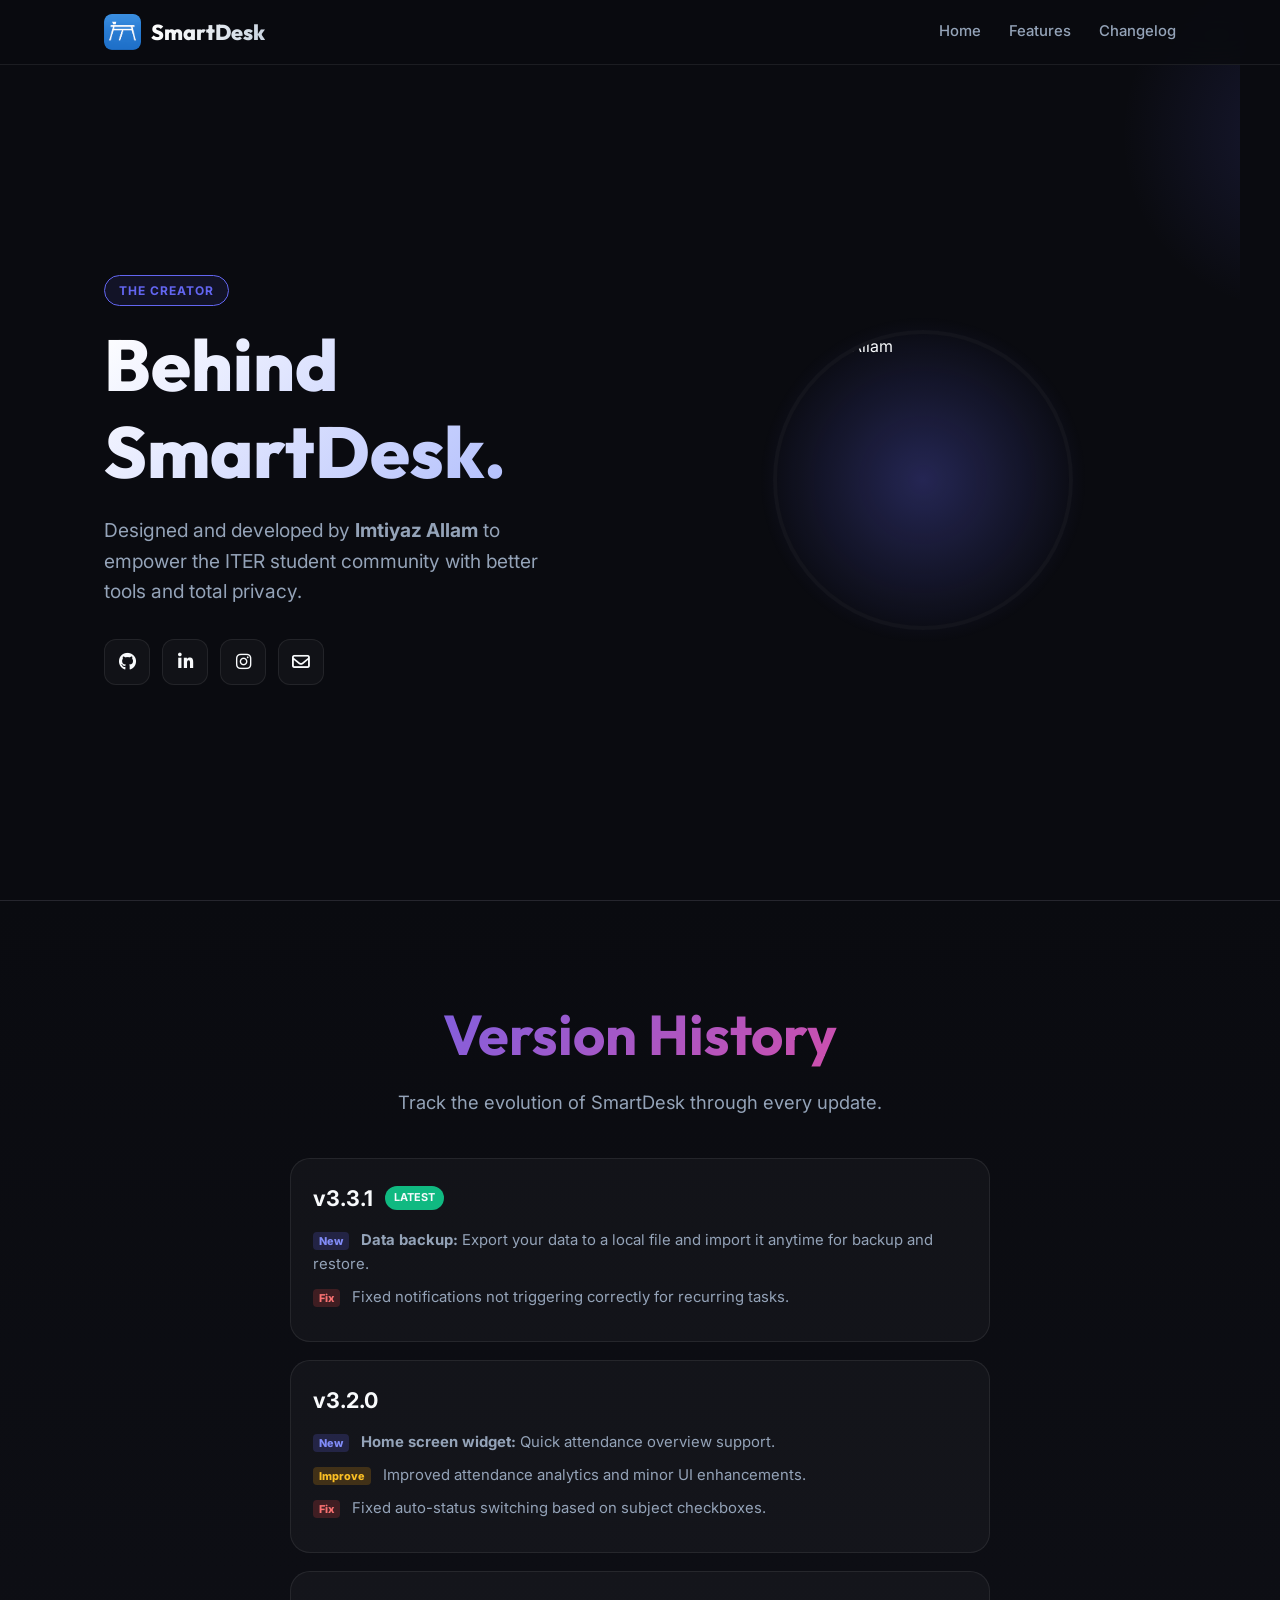
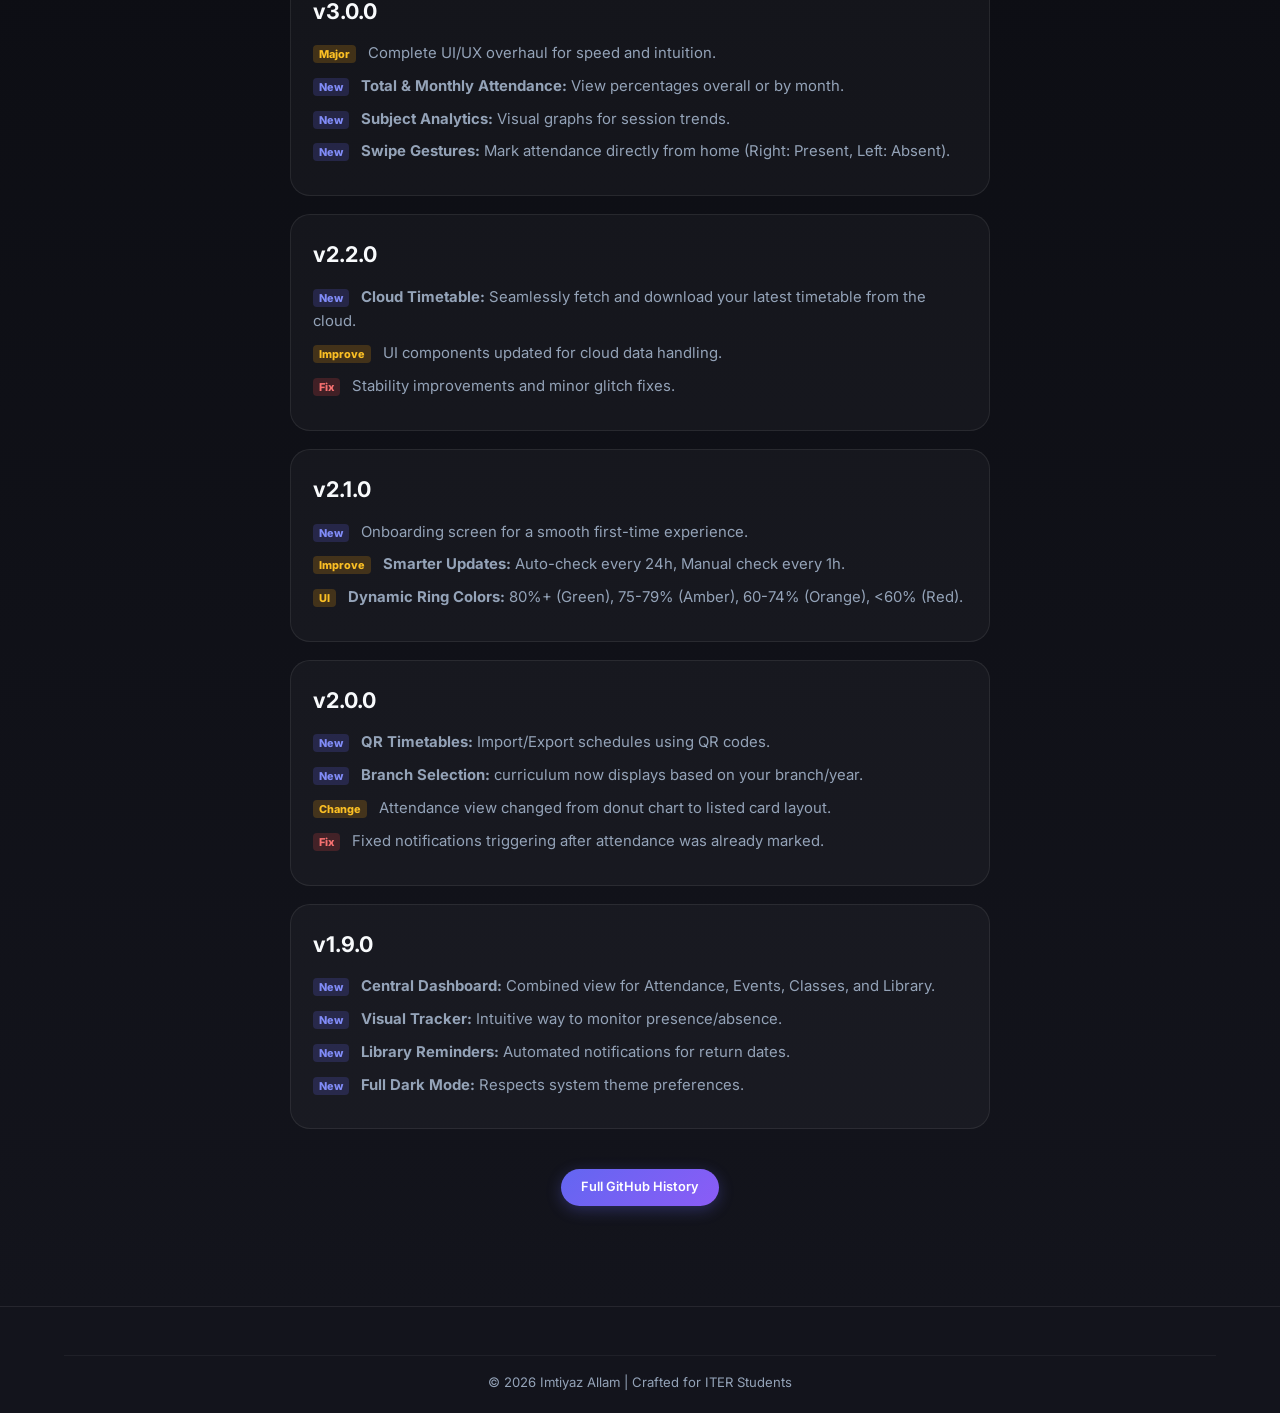
==== about.html @ 89d3289f "initial commit" ====
<!DOCTYPE html>
<html lang="en">

<head>
    <meta charset="UTF-8">
    <meta name="viewport" content="width=device-width, initial-scale=1.0">
    <title>About - SmartDesk</title>
    <link rel="preconnect" href="https://fonts.googleapis.com">
    <link rel="preconnect" href="https://fonts.gstatic.com" crossorigin>
    <link
        href="https://fonts.googleapis.com/css2?family=Inter:wght@300;400;500;600&family=Outfit:wght@500;700;800&display=swap"
        rel="stylesheet">
    <link rel="stylesheet" href="https://cdnjs.cloudflare.com/ajax/libs/font-awesome/6.4.0/css/all.min.css">
    <link rel="stylesheet" href="style.css">
</head>

<body>
    <!-- Navbar -->
    <nav class="navbar">
        <div class="nav-container">
            <a href="index.html" class="logo">
                <img src="img/logo.png" alt="SmartDesk Logo" class="logo-img">
                <span class="logo-text">SmartDesk</span>
            </a>
            <div class="nav-links">
                <a href="index.html">Home</a>
                <a href="index.html#features">Features</a>
                <a href="#changelog">Changelog</a>
            </div>
        </div>
    </nav>

    <!-- About Hero Section -->
    <header class="hero about-hero">
        <div class="hero-content">
            <div class="app-badge fade-in-up">The Creator</div>
            <h1 class="fade-in-up delay-1">Behind SmartDesk.</h1>
            <p class="hero-subtitle fade-in-up delay-2">Designed and developed by <strong>Imtiyaz Allam</strong> to
                empower the ITER student community with better tools and total privacy.</p>

            <!-- Social Links Styled like Hero Buttons -->
            <div class="about-socials fade-in-up delay-3">
                <a href="https://github.com/imtiyazallam07" class="social-icon-btn"><i class="fab fa-github"></i></a>
                <a href="https://www.linkedin.com/in/imtiyaz-allam-68b106252/" class="social-icon-btn"><i
                        class="fab fa-linkedin-in"></i></a>
                <a href="https://instagram.com/sudo_imtiyaz.sh" class="social-icon-btn"><i
                        class="fab fa-instagram"></i></a>
                <a href="mailto:imtiyazallam07@outlook.com" class="social-icon-btn"><i class="far fa-envelope"></i></a>
            </div>
        </div>

        <div class="hero-visual fade-in-up delay-3">
            <div class="profile-frame">
                <img src="https://avatars.githubusercontent.com/u/95128488?v=4" alt="Imtiyaz Allam"
                    class="profile-img-main">
                <div class="profile-glow"></div>
            </div>
        </div>
    </header>

    <!-- Changelog Section -->
    <!-- Changelog Section -->
    <section id="changelog" class="dashboard-section">
        <div class="dashboard-container">
            <div class="dashboard-text">
                <h2>Version History</h2>
                <p>Track the evolution of SmartDesk through every update.</p>
            </div>

            <div class="changelog-timeline">
                <!-- v3.3.1 -->
                <div class="log-entry">
                    <div class="log-ver">v3.3.1 <span>LATEST</span></div>
                    <ul class="log-details">
                        <li><span class="tag tag-new">New</span> <strong>Data backup:</strong> Export your data to a
                            local file and import it anytime for backup and restore.</li>
                        <li><span class="tag tag-fix">Fix</span> Fixed notifications not triggering correctly for
                            recurring tasks.</li>
                    </ul>
                </div>

                <!-- v3.2.0 -->
                <div class="log-entry">
                    <div class="log-ver">v3.2.0</div>
                    <ul class="log-details">
                        <li><span class="tag tag-new">New</span> <strong>Home screen widget:</strong> Quick attendance
                            overview support.</li>
                        <li><span class="tag tag-change">Improve</span> Improved attendance analytics and minor UI
                            enhancements.</li>
                        <li><span class="tag tag-fix">Fix</span> Fixed auto-status switching based on subject
                            checkboxes.</li>
                    </ul>
                </div>

                <!-- v3.0.0 -->
                <div class="log-entry">
                    <div class="log-ver">v3.0.0</div>
                    <ul class="log-details">
                        <li><span class="tag tag-change">Major</span> Complete UI/UX overhaul for speed and intuition.
                        </li>
                        <li><span class="tag tag-new">New</span> <strong>Total & Monthly Attendance:</strong> View
                            percentages overall or by month.</li>
                        <li><span class="tag tag-new">New</span> <strong>Subject Analytics:</strong> Visual graphs for
                            session trends.</li>
                        <li><span class="tag tag-new">New</span> <strong>Swipe Gestures:</strong> Mark attendance
                            directly from home (Right: Present, Left: Absent).</li>
                    </ul>
                </div>

                <!-- v2.2.0 -->
                <div class="log-entry">
                    <div class="log-ver">v2.2.0</div>
                    <ul class="log-details">
                        <li><span class="tag tag-new">New</span> <strong>Cloud Timetable:</strong> Seamlessly fetch and
                            download your latest timetable from the cloud.</li>
                        <li><span class="tag tag-change">Improve</span> UI components updated for cloud data handling.
                        </li>
                        <li><span class="tag tag-fix">Fix</span> Stability improvements and minor glitch fixes.</li>
                    </ul>
                </div>

                <!-- v2.1.0 -->
                <div class="log-entry">
                    <div class="log-ver">v2.1.0</div>
                    <ul class="log-details">
                        <li><span class="tag tag-new">New</span> Onboarding screen for a smooth first-time experience.
                        </li>
                        <li><span class="tag tag-change">Improve</span> <strong>Smarter Updates:</strong> Auto-check
                            every 24h, Manual check every 1h.</li>
                        <li><span class="tag tag-change">UI</span> <strong>Dynamic Ring Colors:</strong> 80%+ (Green),
                            75-79% (Amber), 60-74% (Orange), <60% (Red).</li>
                    </ul>
                </div>

                <!-- v2.0.0 -->
                <div class="log-entry">
                    <div class="log-ver">v2.0.0</div>
                    <ul class="log-details">
                        <li><span class="tag tag-new">New</span> <strong>QR Timetables:</strong> Import/Export schedules
                            using QR codes.</li>
                        <li><span class="tag tag-new">New</span> <strong>Branch Selection:</strong> curriculum now
                            displays based on your branch/year.</li>
                        <li><span class="tag tag-change">Change</span> Attendance view changed from donut chart to
                            listed card layout.</li>
                        <li><span class="tag tag-fix">Fix</span> Fixed notifications triggering after attendance was
                            already marked.</li>
                    </ul>
                </div>

                <!-- v1.9.0 -->
                <div class="log-entry">
                    <div class="log-ver">v1.9.0</div>
                    <ul class="log-details">
                        <li><span class="tag tag-new">New</span> <strong>Central Dashboard:</strong> Combined view for
                            Attendance, Events, Classes, and Library.</li>
                        <li><span class="tag tag-new">New</span> <strong>Visual Tracker:</strong> Intuitive way to
                            monitor presence/absence.</li>
                        <li><span class="tag tag-new">New</span> <strong>Library Reminders:</strong> Automated
                            notifications for return dates.</li>
                        <li><span class="tag tag-new">New</span> <strong>Full Dark Mode:</strong> Respects system theme
                            preferences.</li>
                    </ul>
                </div>

            </div>

            <div class="more-releases" style="margin-top: 40px;">
                <a href="https://github.com/imtiyazallam07/smartdesk/releases" class="btn-primary" target="_blank"
                    style="padding: 8px 20px; font-size: 0.8rem;">Full GitHub History</a>
            </div>
        </div>
    </section>

    <footer>
        <div class="footer-bottom">
            <p>&copy; 2026 Imtiyaz Allam | Crafted for ITER Students</p>
        </div>
    </footer>

    <script src="script.js"></script>
</body>

</html>
---- style.css ----
/* ============================================================
   SMARTDESK — MOBILE-FIRST STYLESHEET
   Design: Dark Premium | Mobile-first, scales up to desktop
   ============================================================ */

/* ---------- DESIGN TOKENS ---------- */
:root {
    --bg-primary: #0a0b10;
    --bg-secondary: #13141c;
    --bg-tertiary: rgba(255, 255, 255, 0.03);
    --bg-glass: rgba(10, 11, 16, 0.85);

    --accent-primary: #6366f1;
    --accent-secondary: #8b5cf6;
    --accent-tertiary: #ec4899;

    --text-primary: #f8fafc;
    --text-secondary: #94a3b8;

    --border-color: rgba(255, 255, 255, 0.08);
    --border-hover: rgba(99, 102, 241, 0.4);

    --font-heading: 'Outfit', sans-serif;
    --font-body: 'Inter', sans-serif;

    --max-width: 1200px;
    --border-radius: 20px;
    --border-radius-sm: 12px;

    --transition-fast: 0.2s ease;
    --transition-base: 0.3s ease;
    --transition-slow: 0.6s cubic-bezier(0.16, 1, 0.3, 1);

    /* Mobile spacing */
    --section-pad-y: 64px;
    --section-pad-x: 20px;
}

/* ---------- RESET ---------- */
*,
*::before,
*::after {
    margin: 0;
    padding: 0;
    box-sizing: border-box;
}

html {
    scroll-behavior: smooth;
    -webkit-text-size-adjust: 100%;
}

body {
    font-family: var(--font-body);
    background-color: var(--bg-primary);
    color: var(--text-primary);
    line-height: 1.6;
    overflow-x: hidden;
    -webkit-font-smoothing: antialiased;
}

h1,
h2,
h3,
h4,
h5,
h6 {
    font-family: var(--font-heading);
    line-height: 1.2;
    color: var(--text-primary);
}

a {
    text-decoration: none;
    color: inherit;
}

ul {
    list-style: none;
}

img {
    max-width: 100%;
    display: block;
}

/* ---------- UTILITY ---------- */
.hover-lift {
    transition: transform var(--transition-base), box-shadow var(--transition-base);
}

.hover-lift:hover {
    transform: translateY(-4px);
}

.btn-primary {
    display: inline-block;
    background: linear-gradient(135deg, var(--accent-primary), var(--accent-secondary));
    color: #fff;
    padding: 10px 22px;
    border-radius: 30px;
    font-weight: 600;
    font-size: 0.9rem;
    transition: all var(--transition-base);
    box-shadow: 0 4px 15px rgba(99, 102, 241, .3);
    white-space: nowrap;
}

.btn-primary:hover {
    box-shadow: 0 6px 20px rgba(139, 92, 246, .5);
    transform: translateY(-2px);
}

/* ============================================================
   NAVBAR — mobile default, desktop override
   ============================================================ */
.navbar {
    position: fixed;
    top: 0;
    left: 0;
    width: 100%;
    z-index: 200;
    background: var(--bg-glass);
    backdrop-filter: blur(16px);
    -webkit-backdrop-filter: blur(16px);
    border-bottom: 1px solid var(--border-color);
    transition: background var(--transition-base), box-shadow var(--transition-base);
}

.nav-container {
    display: flex;
    justify-content: space-between;
    align-items: center;
    padding: 14px var(--section-pad-x);
    max-width: var(--max-width);
    margin: 0 auto;
}

.logo {
    display: flex;
    align-items: center;
    gap: 10px;
    flex-shrink: 0;
}

.logo-img {
    height: 36px;
    width: auto;
    border-radius: 8px;
}

.logo-text {
    font-family: var(--font-heading);
    font-size: 1.35rem;
    font-weight: 800;
    background: linear-gradient(to right, #fff, #cbd5e1);
    -webkit-background-clip: text;
    -webkit-text-fill-color: transparent;
}

/* Mobile nav links — hidden by default */
.nav-links {
    display: none;
    flex-direction: column;
    gap: 0;
    position: absolute;
    top: 100%;
    left: 0;
    width: 100%;
    background: var(--bg-secondary);
    border-bottom: 1px solid var(--border-color);
    padding: 12px 0;
}

.nav-links.active {
    display: flex;
}

.nav-links a {
    display: block;
    padding: 12px var(--section-pad-x);
    font-size: 1rem;
    font-weight: 500;
    color: var(--text-secondary);
    transition: color var(--transition-fast), background var(--transition-fast);
}

.nav-links a:not(.btn-primary):hover {
    color: var(--text-primary);
    background: rgba(255, 255, 255, .03);
}

/* Download APK button inside mobile nav — reset link overrides */
.nav-links .btn-primary {
    display: block;
    margin: 10px var(--section-pad-x) 6px;
    padding: 13px 22px;
    text-align: center;
    /* Re-apply btn-primary styles that get stomped by .nav-links a */
    background: linear-gradient(135deg, var(--accent-primary), var(--accent-secondary));
    color: #fff !important;
    border-radius: 30px;
    font-weight: 600;
    font-size: 1rem;
    box-shadow: 0 4px 15px rgba(99, 102, 241, .35);
    -webkit-text-fill-color: #fff;
    /* override gradient text fill from logo */
}

.mobile-menu-btn {
    background: none;
    border: none;
    color: var(--text-primary);
    font-size: 1.4rem;
    cursor: pointer;
    padding: 4px;
    line-height: 1;
    touch-action: manipulation;
}

/* ============================================================
   HERO — mobile-first, stacked layout
   ============================================================ */
.hero {
    display: flex;
    flex-direction: column;
    align-items: center;
    text-align: center;
    padding: 110px var(--section-pad-x) 60px;
    gap: 48px;
    position: relative;
    overflow: hidden;
}

.hero::before {
    content: '';
    position: absolute;
    top: -5%;
    right: -20%;
    width: 360px;
    height: 360px;
    background: radial-gradient(circle, rgba(99, 102, 241, .15) 0%, transparent 70%);
    border-radius: 50%;
    z-index: -1;
    pointer-events: none;
}

.hero-content {
    max-width: 560px;
    width: 100%;
}

.hero h1 {
    font-size: clamp(2.2rem, 8vw, 4.5rem);
    font-weight: 800;
    margin-bottom: 20px;
    background: linear-gradient(135deg, #fff 0%, #a5b4fc 100%);
    -webkit-background-clip: text;
    -webkit-text-fill-color: transparent;
}

.hero-subtitle {
    font-size: clamp(0.95rem, 3vw, 1.2rem);
    color: var(--text-secondary);
    margin-bottom: 32px;
}

.hero-cta .download-badge {
    height: 54px;
    width: auto;
    margin: 0 auto;
}

.hero-visual {
    width: 100%;
    display: flex;
    justify-content: center;
}

.mockup-container {
    position: relative;
    z-index: 1;
}

.app-mockup {
    max-height: 480px;
    width: auto;
    border-radius: 32px;
    box-shadow: 0 25px 50px -12px rgba(0, 0, 0, .5), 0 0 0 8px #1a1b26;
    border: 1px solid rgba(255, 255, 255, .1);
    transition: transform var(--transition-slow);
}

.glow-effect {
    position: absolute;
    top: 50%;
    left: 50%;
    transform: translate(-50%, -50%);
    width: 130%;
    height: 130%;
    background: radial-gradient(circle, rgba(139, 92, 246, .2) 0%, transparent 60%);
    z-index: -1;
    pointer-events: none;
}

/* ============================================================
   FEATURES SECTION — mobile-first single-column
   ============================================================ */
.features-section {
    padding: var(--section-pad-y) var(--section-pad-x);
    max-width: var(--max-width);
    margin: 0 auto;
}

.section-header {
    text-align: center;
    max-width: 660px;
    margin: 0 auto 56px;
}

.section-header h2 {
    font-size: clamp(1.7rem, 5vw, 3rem);
    margin-bottom: 16px;
}

.section-header p {
    color: var(--text-secondary);
    font-size: clamp(0.95rem, 2.5vw, 1.1rem);
}

.features-grid {
    display: flex;
    flex-direction: column;
    gap: 64px;
}

/* Single-column card layout on mobile */
.feature-card {
    display: flex;
    flex-direction: column;
    gap: 28px;
}

/* Visual always on top on mobile */
.feature-card .feature-visual {
    order: -1;
}

/* .reverse has same visual-on-top on mobile */
.feature-card.reverse .feature-visual {
    order: -1;
}

.feature-content {
    background: var(--bg-tertiary);
    padding: 28px 24px;
    border-radius: var(--border-radius);
    border: 1px solid var(--border-color);
    box-shadow: 0 10px 30px rgba(0, 0, 0, .2);
    transition: border-color var(--transition-base), transform var(--transition-base);
    backdrop-filter: blur(10px);
}

.feature-content:hover {
    border-color: var(--border-hover);
    transform: translateY(-4px);
}

.icon-box {
    width: 48px;
    height: 48px;
    border-radius: 12px;
    background: linear-gradient(135deg, rgba(99, 102, 241, .2), rgba(139, 92, 246, .2));
    display: flex;
    align-items: center;
    justify-content: center;
    font-size: 1.4rem;
    color: var(--accent-secondary);
    margin-bottom: 20px;
    border: 1px solid rgba(139, 92, 246, .3);
}

.feature-content h3 {
    font-size: clamp(1.4rem, 4vw, 2rem);
    margin-bottom: 12px;
}

.feature-content p {
    color: var(--text-secondary);
    margin-bottom: 20px;
    font-size: clamp(0.9rem, 2.5vw, 1.05rem);
}

.feature-list li {
    display: flex;
    align-items: flex-start;
    gap: 10px;
    margin-bottom: 10px;
    color: var(--text-primary);
    font-size: 0.95rem;
    line-height: 1.5;
}

.feature-list i {
    color: var(--accent-tertiary);
    font-size: 1rem;
    flex-shrink: 0;
    margin-top: 2px;
}

.feature-visual {
    display: flex;
    justify-content: center;
    align-items: center;
    position: relative;
}

.feature-img {
    border-radius: var(--border-radius-sm);
    box-shadow: 0 16px 36px rgba(0, 0, 0, .4);
    border: 1px solid rgba(255, 255, 255, .05);
}

.main-img {
    max-height: 380px;
    width: auto;
    z-index: 2;
}

/* Floating img hidden on mobile (avoids overflow issues) */
.floating-img {
    display: none;
}

.dual-grid {
    display: grid;
    grid-template-columns: 1fr 1fr;
    gap: 12px;
}

.dual-grid img {
    max-height: 280px;
    width: 100%;
    object-fit: cover;
}

.dual-grid img:nth-child(2) {
    margin-top: 24px;
}

/* ============================================================
   DASHBOARD SECTION
   ============================================================ */
.dashboard-section {
    padding: var(--section-pad-y) var(--section-pad-x);
    background: linear-gradient(180deg, var(--bg-primary) 0%, var(--bg-secondary) 100%);
    border-top: 1px solid var(--border-color);
}

.dashboard-container {
    max-width: var(--max-width);
    margin: 0 auto;
    text-align: center;
}

.dashboard-text {
    max-width: 760px;
    margin: 0 auto 40px;
}

.dashboard-text h2 {
    font-size: clamp(1.8rem, 5vw, 3.5rem);
    margin-bottom: 20px;
    background: linear-gradient(135deg, var(--accent-primary), var(--accent-tertiary));
    -webkit-background-clip: text;
    -webkit-text-fill-color: transparent;
}

.dashboard-text p {
    color: var(--text-secondary);
    font-size: clamp(0.95rem, 2.5vw, 1.15rem);
}

.dashboard-showcase {
    max-width: 860px;
    margin: 0 auto;
}

.showcase-img {
    width: 70%;
    margin: 0 auto;
    border-radius: 24px;
    box-shadow: 0 30px 60px rgba(0, 0, 0, .6);
    border: 1px solid var(--border-color);
}

/* ============================================================
   CTA SECTION
   ============================================================ */
.cta-section {
    padding: var(--section-pad-y) var(--section-pad-x);
    text-align: center;
}

.cta-content {
    max-width: 760px;
    margin: 0 auto;
    background: var(--bg-secondary);
    padding: 56px 28px;
    border-radius: var(--border-radius);
    border: 1px solid var(--border-color);
    position: relative;
    overflow: hidden;
    box-shadow: 0 20px 50px rgba(0, 0, 0, .3);
}

.cta-content::before {
    content: '';
    position: absolute;
    top: 50%;
    left: 50%;
    transform: translate(-50%, -50%);
    width: 100%;
    height: 100%;
    background: radial-gradient(circle, rgba(99, 102, 241, .15) 0%, transparent 70%);
    z-index: 0;
}

.cta-content>* {
    position: relative;
    z-index: 1;
}

.cta-content h2 {
    font-size: clamp(1.6rem, 4vw, 3rem);
    margin-bottom: 16px;
}

.cta-content p {
    color: var(--text-secondary);
    font-size: clamp(0.95rem, 2.5vw, 1.2rem);
    margin-bottom: 32px;
}

.cta-download img {
    height: 62px;
    margin: 0 auto;
}

/* ============================================================
   FOOTER
   ============================================================ */
footer {
    background: var(--bg-secondary);
    padding: 48px var(--section-pad-x) 20px;
    border-top: 1px solid var(--border-color);
}

.footer-content {
    max-width: var(--max-width);
    margin: 0 auto 32px;
    display: flex;
    flex-direction: column;
    align-items: center;
    text-align: center;
    gap: 28px;
}

.logo-img-small {
    height: 28px;
    border-radius: 6px;
}

.footer-brand p {
    color: var(--text-secondary);
    margin-top: 8px;
    font-size: 0.88rem;
}

.footer-links {
    display: flex;
    flex-wrap: wrap;
    justify-content: center;
    gap: 16px 20px;
}

.footer-links a {
    color: var(--text-secondary);
    font-size: 0.88rem;
    transition: color var(--transition-fast);
}

.footer-links a:hover {
    color: var(--accent-primary);
}

.footer-bottom {
    max-width: var(--max-width);
    margin: 0 auto;
    text-align: center;
    padding-top: 16px;
    border-top: 1px solid rgba(255, 255, 255, .05);
    color: var(--text-secondary);
    font-size: 0.82rem;
}

/* ============================================================
   MODAL
   ============================================================ */
.modal-overlay {
    position: fixed;
    inset: 0;
    background: rgba(10, 11, 16, .9);
    backdrop-filter: blur(12px);
    display: none;
    justify-content: center;
    align-items: flex-end;
    /* bottom-sheet on mobile */
    z-index: 1000;
    padding: 0;
}

.modal-content {
    background: var(--bg-secondary);
    border: 1px solid var(--border-color);
    border-radius: 24px 24px 0 0;
    width: 100%;
    max-width: 500px;
    padding: 32px 24px 40px;
    text-align: center;
    box-shadow: 0 -20px 50px rgba(0, 0, 0, .5);
}

.modal-overlay.active {
    display: flex;
}

.modal-header i {
    font-size: 2.2rem;
    color: var(--accent-primary);
    margin-bottom: 12px;
}

.modal-header h2 {
    font-size: 1.5rem;
    margin-bottom: 0;
}

.modal-body p {
    color: var(--text-secondary);
    font-size: 1rem;
    line-height: 1.6;
    margin: 16px 0 24px;
}

.modal-body a {
    color: var(--text-primary);
    text-decoration: underline;
    font-weight: 500;
}

.modal-body a:hover {
    color: var(--accent-primary);
}

.modal-footer {
    display: flex;
    gap: 10px;
}

.modal-footer button {
    flex: 1;
    padding: 14px;
    border-radius: 12px;
    font-weight: 600;
    font-size: 1rem;
    border: none;
    cursor: pointer;
    transition: 0.3s ease;
}

.btn-secondary {
    background: rgba(255, 255, 255, .05);
    color: var(--text-secondary);
}

.btn-secondary:hover {
    background: rgba(255, 255, 255, .1);
}

/* ============================================================
   LEGAL / PRIVACY PAGES
   ============================================================ */
.legal-page {
    background-color: var(--bg-primary);
}

.legal-content {
    max-width: 800px;
    margin: 100px auto 60px;
    padding: 0 var(--section-pad-x);
}

.legal-header {
    text-align: center;
    margin-bottom: 48px;
}

.legal-header h1 {
    font-size: clamp(2rem, 6vw, 3rem);
    margin-bottom: 10px;
    background: linear-gradient(135deg, var(--accent-primary), var(--accent-tertiary));
    -webkit-background-clip: text;
    -webkit-text-fill-color: transparent;
}

.legal-header p {
    color: var(--text-secondary);
}

.legal-section h2 {
    font-size: 1.4rem;
    margin: 36px 0 16px;
    border-left: 4px solid var(--accent-primary);
    padding-left: 14px;
}

.legal-section p,
.legal-section li {
    color: var(--text-secondary);
    font-size: 1rem;
    line-height: 1.8;
    margin-bottom: 14px;
}

.legal-section ul {
    margin-bottom: 20px;
    padding-left: 20px;
}

.legal-section li {
    list-style: disc;
    margin-bottom: 8px;
}

.privacy-highlight {
    background: rgba(99, 102, 241, .1);
    border: 1px solid var(--accent-primary);
    padding: 20px;
    border-radius: var(--border-radius-sm);
    display: flex;
    gap: 16px;
    align-items: flex-start;
    margin-bottom: 36px;
}

.privacy-highlight i {
    font-size: 1.8rem;
    color: var(--accent-primary);
    flex-shrink: 0;
}

.warning-box {
    background: rgba(236, 72, 153, .05);
    border: 1px solid rgba(236, 72, 153, .2);
    padding: 18px;
    border-radius: var(--border-radius-sm);
    display: flex;
    gap: 14px;
    align-items: flex-start;
    margin: 24px 0;
}

.warning-box i {
    color: var(--accent-tertiary);
    margin-top: 3px;
}

.warning-box p {
    margin-bottom: 0;
    font-size: 0.93rem;
}

/* ============================================================
   ABOUT PAGE
   ============================================================ */
.about-hero {
    min-height: 70vh;
}

.app-badge {
    display: inline-block;
    padding: 5px 14px;
    background: rgba(99, 102, 241, .1);
    border: 1px solid var(--accent-primary);
    border-radius: 30px;
    font-size: 0.75rem;
    font-weight: 700;
    color: var(--accent-primary);
    margin-bottom: 16px;
    text-transform: uppercase;
    letter-spacing: 1px;
}

.about-socials {
    display: flex;
    gap: 12px;
    margin-top: 18px;
    flex-wrap: wrap;
}

.social-icon-btn {
    width: 46px;
    height: 46px;
    display: flex;
    align-items: center;
    justify-content: center;
    background: var(--bg-tertiary);
    border: 1px solid var(--border-color);
    border-radius: 12px;
    font-size: 1.1rem;
    transition: 0.3s;
}

.social-icon-btn:hover {
    border-color: var(--accent-primary);
    color: var(--accent-primary);
    transform: translateY(-2px);
}

.profile-frame {
    position: relative;
    width: 220px;
    height: 220px;
    margin: 0 auto;
}

.profile-img-main {
    width: 100%;
    height: 100%;
    object-fit: cover;
    border-radius: 50%;
    border: 4px solid var(--bg-secondary);
    position: relative;
    z-index: 2;
}

.profile-glow {
    position: absolute;
    top: 50%;
    left: 50%;
    transform: translate(-50%, -50%);
    width: 110%;
    height: 110%;
    background: radial-gradient(circle, var(--accent-primary) 0%, transparent 70%);
    opacity: 0.3;
    z-index: 1;
}

.support-menu-styled {
    display: flex;
    flex-direction: column;
    gap: 8px;
    margin-top: 16px;
}

.menu-link {
    display: flex;
    justify-content: space-between;
    padding: 14px;
    background: rgba(255, 255, 255, .02);
    border-radius: 12px;
    color: var(--text-secondary);
    transition: 0.3s;
}

.menu-link:hover {
    background: rgba(255, 255, 255, .05);
    color: var(--text-primary);
}

.bug-text {
    color: #f87171 !important;
}

.changelog-timeline {
    max-width: 700px;
    margin: 0 auto;
    text-align: left;
}

.log-entry {
    background: var(--bg-tertiary);
    border: 1px solid var(--border-color);
    padding: 22px;
    border-radius: 20px;
    margin-bottom: 18px;
}

.log-ver {
    font-size: 1.35rem;
    font-weight: 700;
    margin-bottom: 14px;
    display: flex;
    align-items: center;
    gap: 12px;
    flex-wrap: wrap;
}

.log-ver span {
    font-size: 0.68rem;
    background: #10b981;
    padding: 3px 9px;
    border-radius: 20px;
}

.log-details li {
    list-style: none;
    margin-bottom: 9px;
    color: var(--text-secondary);
    font-size: 0.93rem;
}

.tag {
    font-size: 0.68rem;
    padding: 2px 6px;
    border-radius: 4px;
    margin-right: 8px;
    font-weight: 800;
}

.tag-new {
    background: rgba(99, 102, 241, .2);
    color: #818cf8;
}

.tag-fix {
    background: rgba(239, 68, 68, .2);
    color: #f87171;
}

.tag-change {
    background: rgba(245, 158, 11, .2);
    color: #fbbf24;
}

.app-logo-container img {
    width: 56px;
    border-radius: 12px;
    margin-bottom: 14px;
}

/* ============================================================
   ANIMATIONS
   ============================================================ */
@keyframes float {

    0%,
    100% {
        transform: translateY(0);
    }

    50% {
        transform: translateY(-14px);
    }
}

.fade-in-up {
    opacity: 0;
    transform: translateY(28px);
    animation: fadeInUp 0.8s forwards;
}

.delay-1 {
    animation-delay: 0.2s;
}

.delay-2 {
    animation-delay: 0.4s;
}

.delay-3 {
    animation-delay: 0.6s;
}

@keyframes fadeInUp {
    to {
        opacity: 1;
        transform: translateY(0);
    }
}

.reveal {
    opacity: 0;
    transform: translateY(36px);
    transition: opacity 0.8s ease, transform 0.8s ease;
}

.reveal.active {
    opacity: 1;
    transform: translateY(0);
}

/* ============================================================
   TABLET  ≥ 640px
   ============================================================ */
@media (min-width: 640px) {
    :root {
        --section-pad-x: 32px;
        --section-pad-y: 80px;
    }

    .modal-content {
        border-radius: 24px;
        margin: auto;
        width: 90%;
    }

    .modal-overlay {
        align-items: center;
        padding: 24px;
    }

    .profile-frame {
        width: 260px;
        height: 260px;
    }

    .showcase-img {
        width: 55%;
    }
}

/* ============================================================
   DESKTOP  ≥ 1024px
   ============================================================ */
@media (min-width: 1024px) {
    :root {
        --section-pad-x: 5%;
        --section-pad-y: 100px;
    }

    /* --- Navbar --- */
    .mobile-menu-btn {
        display: none;
    }

    .nav-links {
        display: flex !important;
        flex-direction: row;
        position: static;
        width: auto;
        background: none;
        border: none;
        padding: 0;
        gap: 28px;
        align-items: center;
    }

    .nav-links a {
        padding: 0;
        font-size: 0.93rem;
    }

    .nav-links .btn-primary {
        margin: 0;
    }

    /* --- Hero --- */
    .hero {
        display: grid;
        grid-template-columns: 1fr 1fr;
        text-align: left;
        min-height: 100vh;
        padding: 120px var(--section-pad-x) 60px;
        gap: 60px;
        max-width: var(--max-width);
        margin: 0 auto;
    }

    .hero-content {
        max-width: 100%;
    }

    .hero-subtitle {
        max-width: 480px;
    }

    .hero-cta .download-badge {
        margin: 0;
    }

    .app-mockup {
        max-height: 680px;
        transform: rotateY(-10deg) rotateX(5deg);
    }

    .app-mockup:hover {
        transform: rotateY(0) rotateX(0);
    }

    /* --- Feature cards — two-column alternating --- */
    .feature-card {
        display: grid;
        grid-template-columns: 1fr 1fr;
        gap: 56px;
        align-items: center;
    }

    .feature-card .feature-visual {
        order: 0;
    }

    .feature-card.reverse .feature-visual {
        order: -1;
    }

    /* Floating img back on desktop */
    .floating-img {
        display: block;
        position: absolute;
        bottom: -30px;
        right: -20px;
        max-height: 280px;
        z-index: 3;
        border-radius: 16px;
        border: 1px solid rgba(255, 255, 255, .1);
        box-shadow: 0 15px 35px rgba(0, 0, 0, .5);
        animation: float 6s ease-in-out infinite;
    }

    .dual-grid {
        grid-template-columns: 1fr 1fr;
    }

    .dual-grid img {
        max-height: 380px;
    }

    .dual-grid img:nth-child(2) {
        margin-top: 36px;
    }

    .main-img {
        max-height: 520px;
    }

    /* --- Footer --- */
    .footer-content {
        flex-direction: row;
        justify-content: space-between;
        text-align: left;
    }

    /* --- Profile frame --- */
    .profile-frame {
        width: 300px;
        height: 300px;
        margin: 0;
    }

    /* --- Showcase image --- */
    .showcase-img {
        width: 48%;
    }
}

/* ============================================================
   LARGE DESKTOP  ≥ 1280px
   ============================================================ */
@media (min-width: 1280px) {
    .feature-content {
        padding: 40px;
    }

    .main-img {
        max-height: 560px;
    }
}
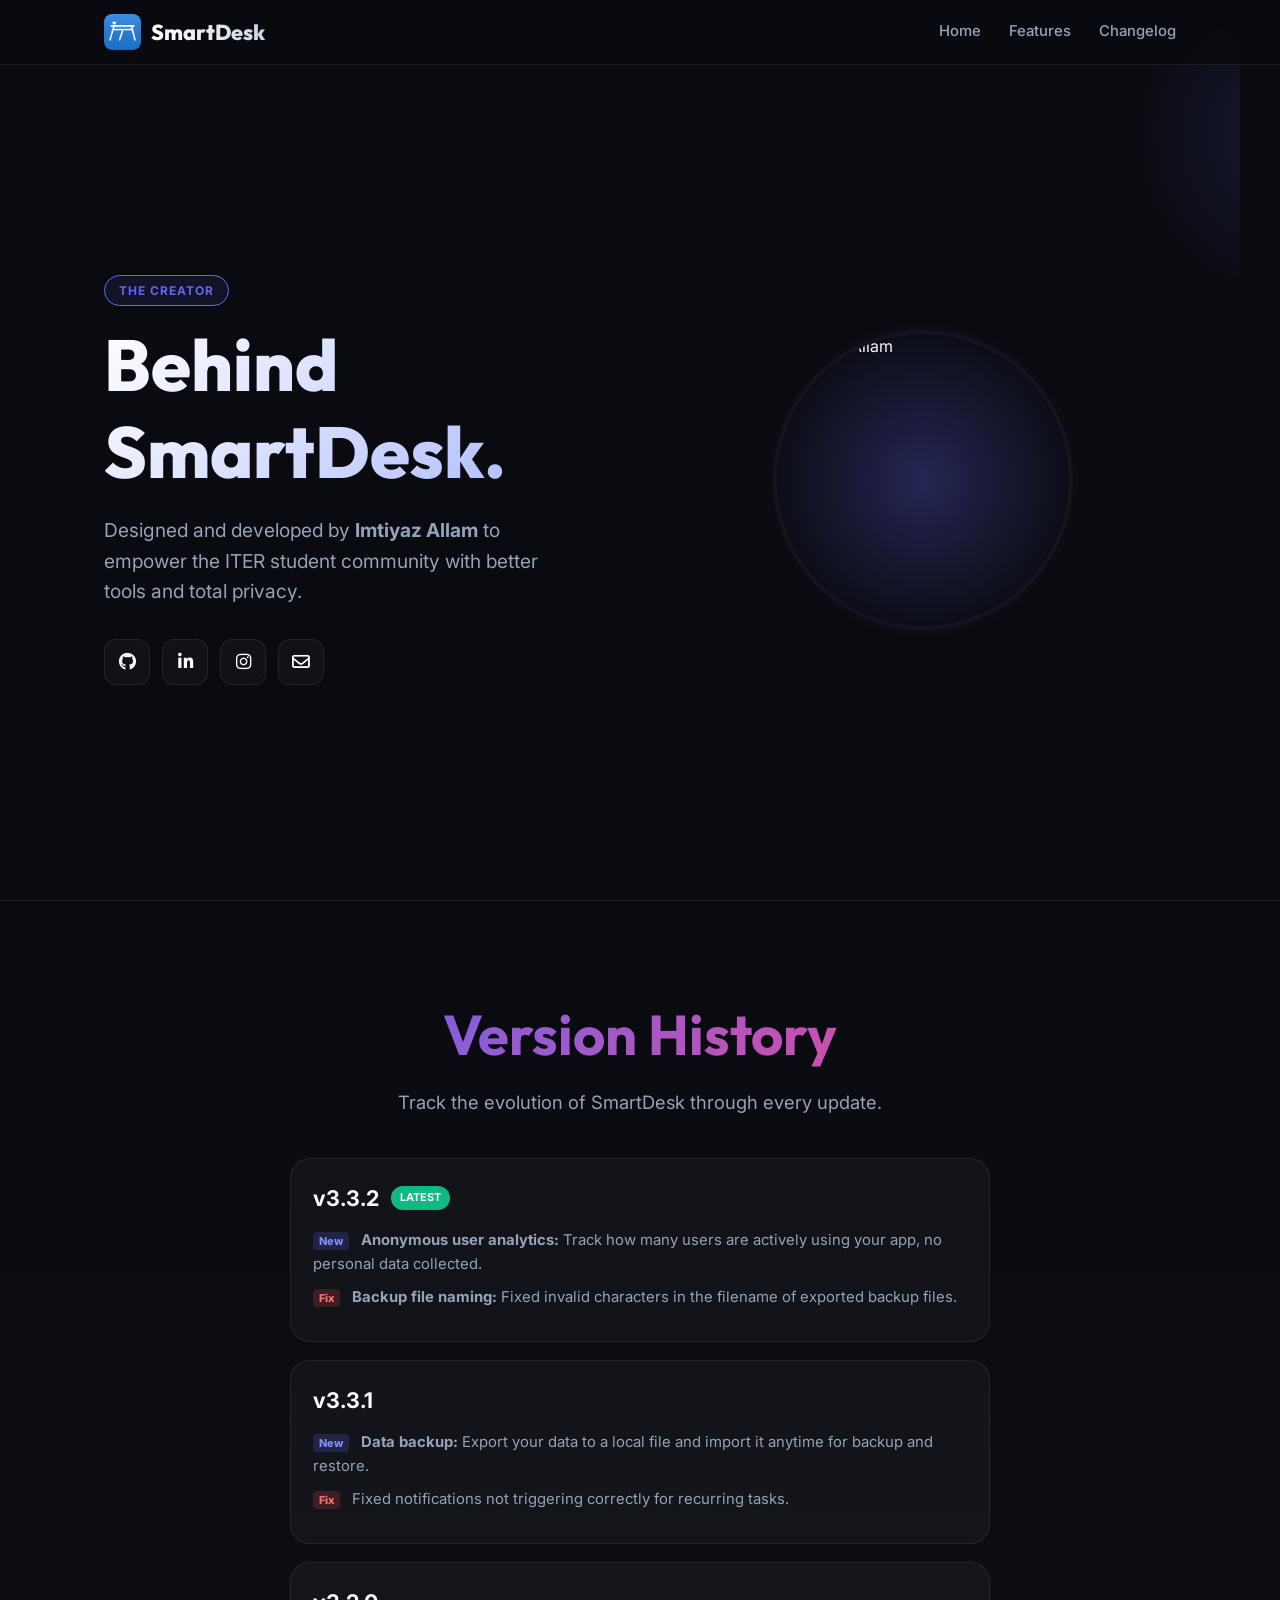
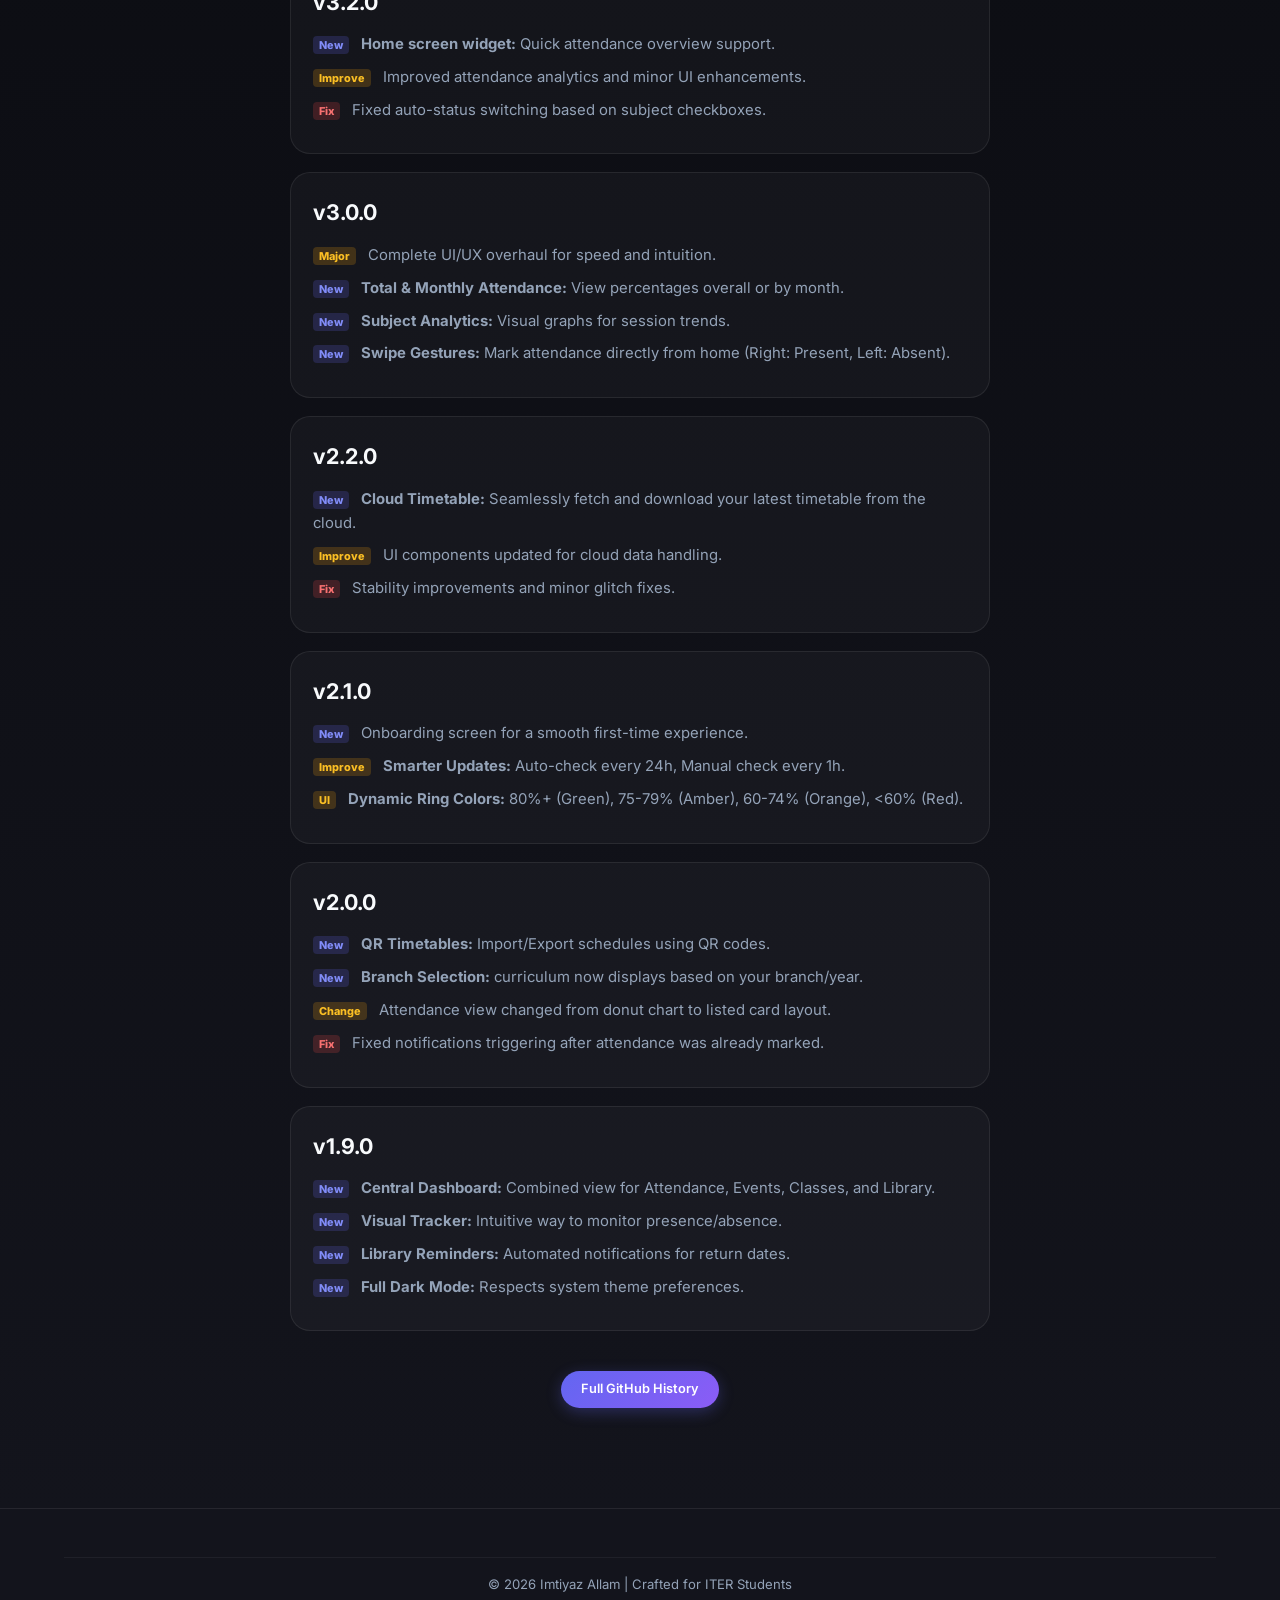
==== commit fcac559a: "Privacy Policy Update" ====
--- a/about.html
+++ b/about.html
@@ -4,6 +4,7 @@
 <head>
     <meta charset="UTF-8">
     <meta name="viewport" content="width=device-width, initial-scale=1.0">
+    <link rel="icon" type="image/png" href="img/logo.png">
     <title>About - SmartDesk</title>
     <link rel="preconnect" href="https://fonts.googleapis.com">
     <link rel="preconnect" href="https://fonts.gstatic.com" crossorigin>
@@ -68,9 +69,20 @@
             </div>
 
             <div class="changelog-timeline">
+                <!-- v3.3.2 -->
+                <div class="log-entry">
+                    <div class="log-ver">v3.3.2 <span>LATEST</span></div>
+                    <ul class="log-details">
+                        <li><span class="tag tag-new">New</span> <strong>Anonymous user analytics:</strong> Track how
+                            many users are actively using your app, no personal data collected.</li>
+                        <li><span class="tag tag-fix">Fix</span> <strong>Backup file naming:</strong> Fixed invalid
+                            characters in the filename of exported backup files.</li>
+                    </ul>
+                </div>
+
                 <!-- v3.3.1 -->
                 <div class="log-entry">
-                    <div class="log-ver">v3.3.1 <span>LATEST</span></div>
+                    <div class="log-ver">v3.3.1</div>
                     <ul class="log-details">
                         <li><span class="tag tag-new">New</span> <strong>Data backup:</strong> Export your data to a
                             local file and import it anytime for backup and restore.</li>
